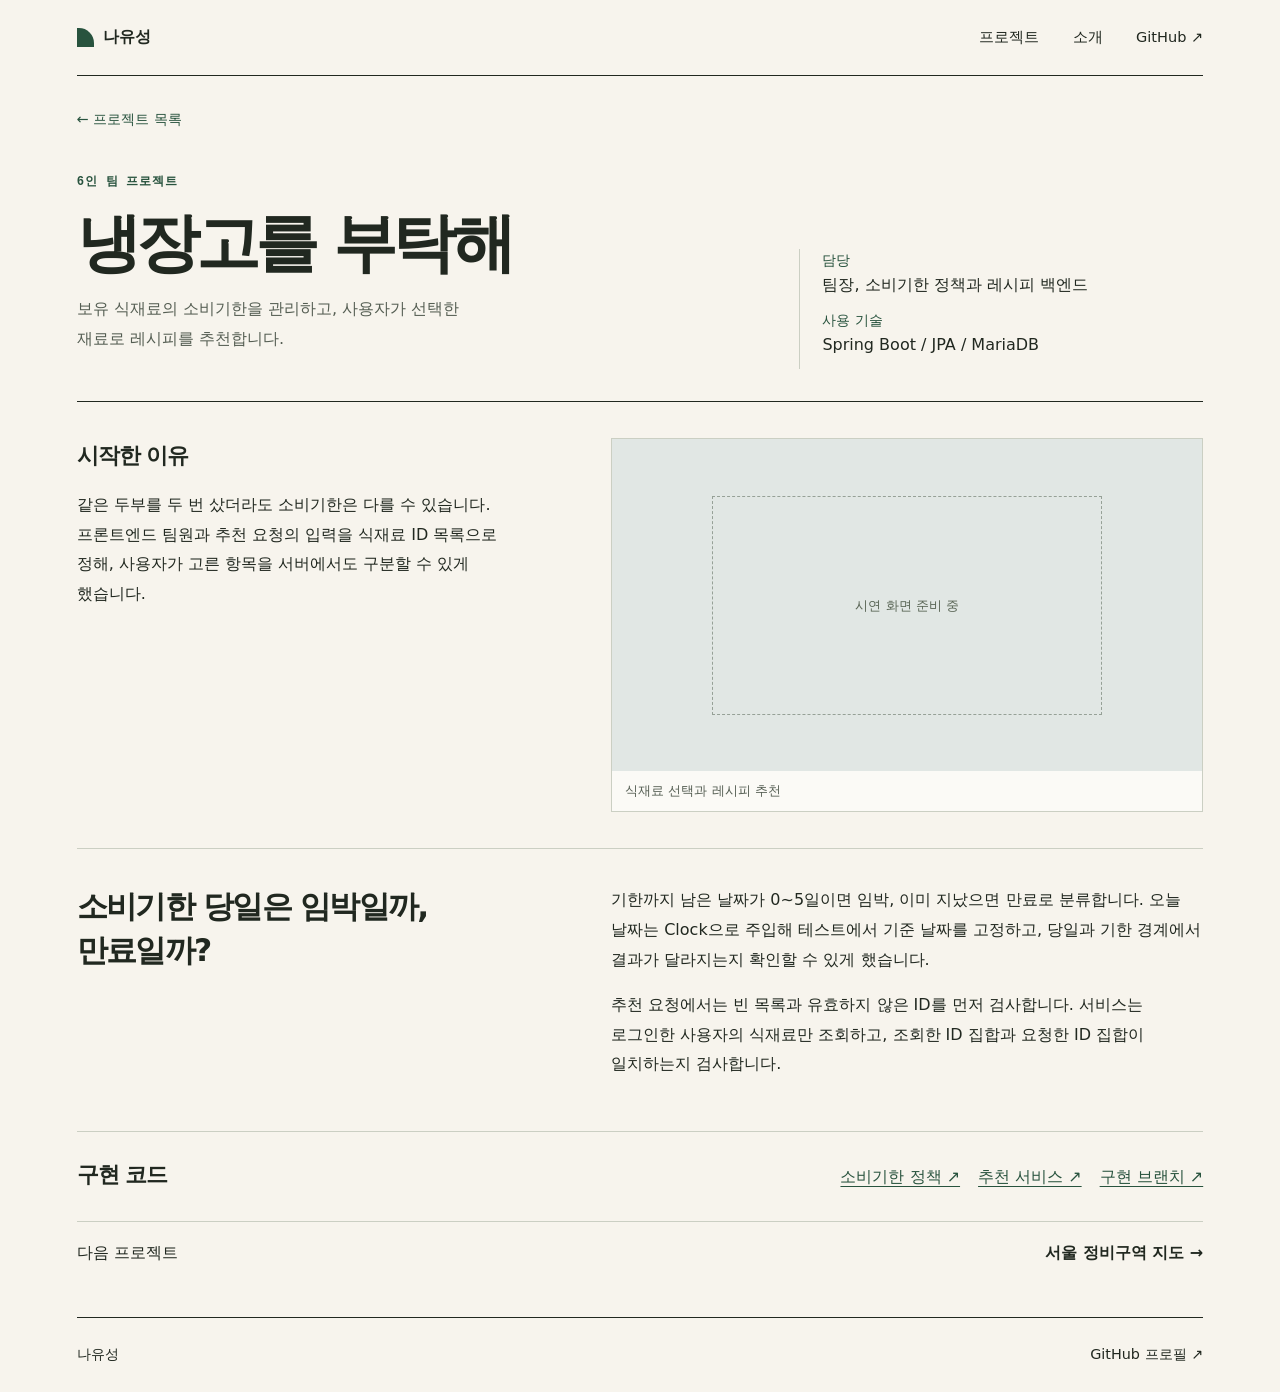
==== docs/fridge.html @ f0200e0c "portfolio: 프로젝트별 구현 기록과 시연 자료 자리 추가" ====
<!doctype html>
<html lang="ko"><head><meta charset="utf-8"><meta name="viewport" content="width=device-width, initial-scale=1"><meta name="theme-color" content="#f6f3eb">
<title>냉장고를 부탁해 | 나유성</title><meta name="description" content="나유성의 백엔드 프로젝트. 서울 정비구역 지도, PetCheck, 냉장고를 부탁해의 구현과 개발 기록.">
<link rel="stylesheet" href="portfolio.css"><script src="media.js" defer></script></head><body><a class="skip" href="#main">본문으로</a><div class="shell"><header class="nav"><a class="identity" href="index.html"><span class="symbol" aria-hidden="true"></span>나유성</a><nav aria-label="주 메뉴"><a href="index.html#projects">프로젝트</a><a href="index.html#about">소개</a><a href="https://github.com/yusung0520">GitHub ↗</a></nav></header><main id="main"><a class="back" href="index.html#projects">← 프로젝트 목록</a><section class="detail-head"><div><p class="kicker">6인 팀 프로젝트</p><h1>냉장고를 부탁해</h1><p class="sub">보유 식재료의 소비기한을 관리하고, 사용자가 선택한 재료로 레시피를 추천합니다.</p></div><dl><dt>담당</dt><dd>팀장, 소비기한 정책과 레시피 백엔드</dd><dt>사용 기술</dt><dd>Spring Boot / JPA / MariaDB</dd></dl></section>
<div class="case-grid"><section class="reason"><h2>시작한 이유</h2><p>같은 두부를 두 번 샀더라도 소비기한은 다를 수 있습니다. 프론트엔드 팀원과 추천 요청의 입력을 식재료 ID 목록으로 정해, 사용자가 고른 항목을 서버에서도 구분할 수 있게 했습니다.</p></section><figure class="media fridge" data-project="fridge"><div class="viewport"><span class="frame" aria-hidden="true"></span><span class="reserve">시연 화면 준비 중</span></div><figcaption>식재료 선택과 레시피 추천</figcaption></figure></div><section class="decision"><h2>소비기한 당일은 임박일까, 만료일까?</h2><div><p>기한까지 남은 날짜가 0~5일이면 임박, 이미 지났으면 만료로 분류합니다. 오늘 날짜는 Clock으로 주입해 테스트에서 기준 날짜를 고정하고, 당일과 기한 경계에서 결과가 달라지는지 확인할 수 있게 했습니다.</p><p>추천 요청에서는 빈 목록과 유효하지 않은 ID를 먼저 검사합니다. 서비스는 로그인한 사용자의 식재료만 조회하고, 조회한 ID 집합과 요청한 ID 집합이 일치하는지 검사합니다.</p></div></section><section class="sources"><h2>구현 코드</h2><div><a href="https://github.com/amInspireCamp6th-miniProject/server/blob/develop/src/main/java/com/example/server/ingredient/domain/ExpirationPolicy.java">소비기한 정책 ↗</a><a href="https://github.com/amInspireCamp6th-miniProject/server/blob/develop/src/main/java/com/example/server/recipe/service/RecipeRecommendationService.java">추천 서비스 ↗</a><a href="https://github.com/amInspireCamp6th-miniProject/server/tree/develop">구현 브랜치 ↗</a></div></section><a class="next" href="redevelopment.html">다음 프로젝트 <strong>서울 정비구역 지도 →</strong></a></main><footer><span>나유성</span><a href="https://github.com/yusung0520">GitHub 프로필 ↗</a></footer></div></body></html>
---- docs/portfolio.css ----
:root {
  --paper: #f7f4ed;
  --ink: #212820;
  --muted: #555e53;
  --rule: #cbcfc3;
  --accent: #28533e;
  --display: Georgia, "Times New Roman", serif;
}
* { box-sizing: border-box; }
html { scroll-behavior: smooth; }
body { margin: 0; background: var(--paper); color: var(--ink); font: 16px/1.65 system-ui, -apple-system, "Apple SD Gothic Neo", "Malgun Gothic", sans-serif; word-break: keep-all; overflow-wrap: break-word; }
a { color: inherit; text-decoration: none; }
a:focus-visible { outline: 3px solid #9d572d; outline-offset: 5px; }
.skip { position: absolute; left: 1rem; top: -6rem; padding: .5rem 1rem; background: white; z-index: 4; }
.skip:focus { top: 1rem; }
.shell { max-width: 1420px; margin: auto; padding: 0 clamp(20px,6vw,100px); }
.nav, footer, .section-title, .feature-link, .next { display: flex; align-items: center; justify-content: space-between; gap: 1rem; }
.nav { min-height: 76px; border-bottom: 1px solid var(--ink); }
.nav nav { display: flex; gap: clamp(14px,2.6vw,40px); font-size: .91rem; }
nav a:hover, footer a:hover, .back:hover, .next:hover { text-decoration: underline; text-underline-offset: .28em; }
.identity { display: inline-flex; align-items: center; gap: .6rem; font-weight: 750; }
.symbol { display: inline-block; width: 17px; height: 19px; background: var(--accent); border-radius: 0 15px 0 0; }
.hero { display: grid; grid-template-columns: 1fr .88fr; gap: clamp(28px,5vw,84px); align-items: center; padding: clamp(45px,6vw,100px) 0; }
.kicker, .meta small { font-family: ui-monospace, monospace; font-size: .76rem; letter-spacing: .06em; color: var(--accent); }
.kicker { margin: 0 0 16px; font-weight: 650; }
.serif { font: normal clamp(65px,8.3vw,122px)/.87 var(--display); letter-spacing: -.075em; margin: 0; }
.serif em { color: var(--accent); font-weight: 400; }
.lead { max-width: 33em; font-size: clamp(16px,1.45vw,20px); margin: 25px 0; }
.button { display: inline-flex; gap: 18px; background: var(--accent); color: white; padding: 9px 20px; border: 1px solid var(--accent); }
.button:hover { background: var(--ink); }
.feature { padding: 18px; border: 1px solid var(--rule); background: #fffdf7; }
.media { margin: 0; border: 1px solid var(--rule); background: #fbfaf6; min-width: 0; }
.feature .media { border: none; }
.viewport { aspect-ratio: 16/9; position: relative; display: grid; place-items: center; background: var(--slot,#e2e8da); width: 100%; }
.redevelopment { --slot: #e0e6d8; }
.petcheck { --slot: #f0e1d2; }
.fridge { --slot: #e1e7e4; }
.frame { position: absolute; inset: 17%; border: 1px dashed #96a197; }
.reserve { background: var(--slot); position: relative; color: #586454; padding: .3rem .7rem; font-size: .82rem; }
.viewport img, .viewport video { display: block; max-width: 100%; width: 100%; height: 100%; min-height: 0; object-fit: contain; }
figcaption { font-size: .84rem; padding: 9px 13px; color: var(--muted); }
.feature figcaption { padding-left: 0; }
.feature-link { border-top: 1px solid var(--rule); margin-top: 8px; padding-top: 13px; font-size: 1.1rem; font-weight: 700; }
.section-title { border-top: 2px solid var(--ink); padding: 20px 0; }
.section-title h2, .sources h2, .reason h2 { margin: 0; font-size: 1.35rem; letter-spacing: -.045em; }
.section-title span { font: italic 1.1rem var(--display); color: var(--accent); }
.row { display: grid; grid-template-columns: minmax(170px,1fr) 2.25fr auto; gap: min(4vw,60px); align-items: center; padding: 24px 0; border-top: 1px solid var(--rule); }
.row:hover { background: #eaf0e5; }
.row h3 { font-size: clamp(21px,2.4vw,34px); margin: 0; letter-spacing: -.06em; }
.row p { margin: 2px 0 0; color: var(--muted); }
.meta span, .meta small { display: block; }
.meta small { margin-top: .3rem; letter-spacing: 0; }
.open { font-size: 1.4rem; color: var(--accent); }
.about { margin: 48px 0; }
.bio { max-width: 65ch; margin-left: auto; padding-bottom: 15px; }
footer { border-top: 1px solid var(--ink); min-height: 75px; font-size: .9rem; }
.back { display: inline-block; margin: 32px 0 8px; color: var(--accent); font-size: .9rem; }
.detail-head { padding: 32px 0; display: grid; grid-template-columns: 1.65fr 1fr; gap: 5%; align-items: end; border-bottom: 1px solid var(--ink); }
.detail-head h1 { font-size: clamp(36px,5vw,76px); line-height: 1.1; letter-spacing: -.07em; margin: 5px 0 12px; }
.sub { max-width: 42ch; color: var(--muted); }
dl { margin: 0; border-left: 1px solid var(--rule); padding-left: 22px; }
dt { color: var(--accent); font-size: .85rem; }
dd { margin: 0 0 .7rem; }
.case-grid, .decision { display: grid; grid-template-columns: 1fr 1.3fr; gap: 7%; padding: 36px 0; align-items: start; }
.reason p, .decision p, .sub { line-height: 1.85; }
.decision, .sources, .next { border-top: 1px solid var(--rule); }
.decision h2 { font-size: clamp(23px,2.45vw,33px); margin: 0; letter-spacing: -.055em; line-height: 1.4; }
.decision p:first-child { margin-top: 0; }
.sources { display: flex; justify-content: space-between; align-items: baseline; flex-wrap: wrap; gap: 1rem; padding: 25px 0; }
.sources a { display: inline-block; text-decoration: underline; text-underline-offset: 4px; color: var(--accent); margin: 0 0 6px 18px; }
.next { padding: 18px 0; margin-bottom: 32px; }
@media (max-width: 720px) {
  .nav { min-height: 60px; }
  .hero, .detail-head, .case-grid, .decision { grid-template-columns: 1fr; gap: 24px; }
  .hero { padding: 38px 0; }
  .feature { padding: 12px; }
  .row { grid-template-columns: 1fr auto; gap: 4px 12px; padding: 18px 0; }
  .meta { grid-column: 1/-1; }
  .meta small { display: inline; margin-left: 9px; }
  .meta span { display: inline; }
  .about { margin: 32px 0; }
  .sources { display: block; }
  .sources a { margin: 10px 16px 0 0; }
  .detail-head { padding: 24px 0; }
  .case-grid, .decision { padding: 24px 0; }
  .next { align-items: baseline; }
}
@media (prefers-reduced-motion: reduce) { html { scroll-behavior: auto; } }
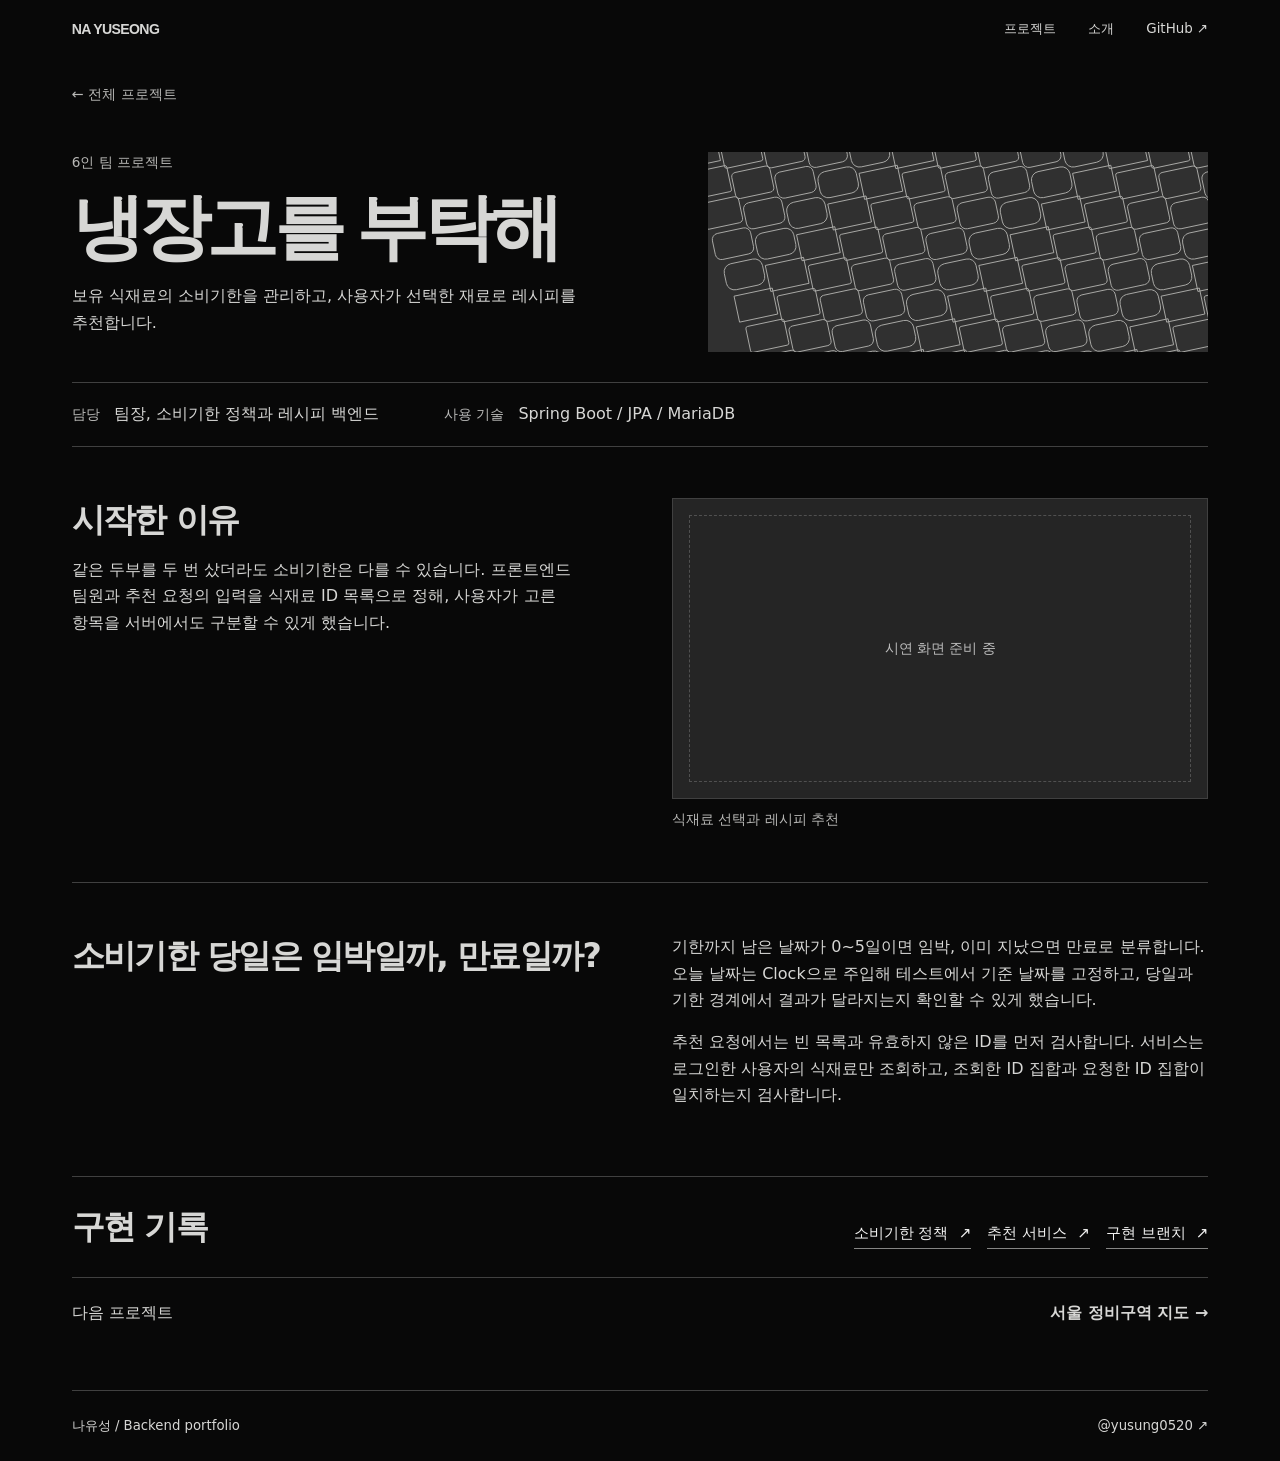
==== commit dc987fe1: "portfolio: 흑백 타이포그래피 표지와 프로젝트 사례로 개편" ====
--- a/docs/fridge.html
+++ b/docs/fridge.html
@@ -1,5 +1,2 @@
 <!doctype html>
-<html lang="ko"><head><meta charset="utf-8"><meta name="viewport" content="width=device-width, initial-scale=1"><meta name="theme-color" content="#f6f3eb">
-<title>냉장고를 부탁해 | 나유성</title><meta name="description" content="나유성의 백엔드 프로젝트. 서울 정비구역 지도, PetCheck, 냉장고를 부탁해의 구현과 개발 기록.">
-<link rel="stylesheet" href="portfolio.css"><script src="media.js" defer></script></head><body><a class="skip" href="#main">본문으로</a><div class="shell"><header class="nav"><a class="identity" href="index.html"><span class="symbol" aria-hidden="true"></span>나유성</a><nav aria-label="주 메뉴"><a href="index.html#projects">프로젝트</a><a href="index.html#about">소개</a><a href="https://github.com/yusung0520">GitHub ↗</a></nav></header><main id="main"><a class="back" href="index.html#projects">← 프로젝트 목록</a><section class="detail-head"><div><p class="kicker">6인 팀 프로젝트</p><h1>냉장고를 부탁해</h1><p class="sub">보유 식재료의 소비기한을 관리하고, 사용자가 선택한 재료로 레시피를 추천합니다.</p></div><dl><dt>담당</dt><dd>팀장, 소비기한 정책과 레시피 백엔드</dd><dt>사용 기술</dt><dd>Spring Boot / JPA / MariaDB</dd></dl></section>
-<div class="case-grid"><section class="reason"><h2>시작한 이유</h2><p>같은 두부를 두 번 샀더라도 소비기한은 다를 수 있습니다. 프론트엔드 팀원과 추천 요청의 입력을 식재료 ID 목록으로 정해, 사용자가 고른 항목을 서버에서도 구분할 수 있게 했습니다.</p></section><figure class="media fridge" data-project="fridge"><div class="viewport"><span class="frame" aria-hidden="true"></span><span class="reserve">시연 화면 준비 중</span></div><figcaption>식재료 선택과 레시피 추천</figcaption></figure></div><section class="decision"><h2>소비기한 당일은 임박일까, 만료일까?</h2><div><p>기한까지 남은 날짜가 0~5일이면 임박, 이미 지났으면 만료로 분류합니다. 오늘 날짜는 Clock으로 주입해 테스트에서 기준 날짜를 고정하고, 당일과 기한 경계에서 결과가 달라지는지 확인할 수 있게 했습니다.</p><p>추천 요청에서는 빈 목록과 유효하지 않은 ID를 먼저 검사합니다. 서비스는 로그인한 사용자의 식재료만 조회하고, 조회한 ID 집합과 요청한 ID 집합이 일치하는지 검사합니다.</p></div></section><section class="sources"><h2>구현 코드</h2><div><a href="https://github.com/amInspireCamp6th-miniProject/server/blob/develop/src/main/java/com/example/server/ingredient/domain/ExpirationPolicy.java">소비기한 정책 ↗</a><a href="https://github.com/amInspireCamp6th-miniProject/server/blob/develop/src/main/java/com/example/server/recipe/service/RecipeRecommendationService.java">추천 서비스 ↗</a><a href="https://github.com/amInspireCamp6th-miniProject/server/tree/develop">구현 브랜치 ↗</a></div></section><a class="next" href="redevelopment.html">다음 프로젝트 <strong>서울 정비구역 지도 →</strong></a></main><footer><span>나유성</span><a href="https://github.com/yusung0520">GitHub 프로필 ↗</a></footer></div></body></html>+<html lang="ko"><head><meta charset="utf-8"><meta name="viewport" content="width=device-width,initial-scale=1"><meta name="theme-color" content="#080808"><meta name="description" content="나유성의 백엔드 개발 포트폴리오. 서울 정비구역 지도, Sporty, PetCheck, 냉장고를 부탁해의 구현 기록."><title>냉장고를 부탁해 | 나유성</title><link rel="stylesheet" href="portfolio.css"><script src="media.js" defer></script></head><body><a class="skip" href="#main">본문으로</a><header class="top"><a class="brand" href="index.html">NA YUSEONG</a><nav aria-label="주 메뉴"><a href="index.html#work">프로젝트</a><a href="index.html#about">소개</a><a href="https://github.com/yusung0520">GitHub ↗</a></nav></header><main id="main"><article class="case"><a class="return" href="index.html#work">← 전체 프로젝트</a><header class="case-title"><div><p class="eyebrow">6인 팀 프로젝트</p><h1>냉장고를 부탁해</h1><p class="subtitle">보유 식재료의 소비기한을 관리하고, 사용자가 선택한 재료로 레시피를 추천합니다.</p></div><div class="poster"><img alt="" src="art/dates.svg" width="960" height="540"></div></header><dl class="facts"><div><dt>담당</dt><dd>팀장, 소비기한 정책과 레시피 백엔드</dd></div><div><dt>사용 기술</dt><dd>Spring Boot / JPA / MariaDB</dd></div></dl><section class="origin"><div><h2>시작한 이유</h2><p>같은 두부를 두 번 샀더라도 소비기한은 다를 수 있습니다. 프론트엔드 팀원과 추천 요청의 입력을 식재료 ID 목록으로 정해, 사용자가 고른 항목을 서버에서도 구분할 수 있게 했습니다.</p></div><figure class="media" data-project="fridge"><div class="viewport"><span class="corners" aria-hidden="true"></span><span class="reserve">시연 화면 준비 중</span></div><figcaption>식재료 선택과 레시피 추천</figcaption></figure></section><section class="reason"><h2>소비기한 당일은 임박일까, 만료일까?</h2><div><p>기한까지 남은 날짜가 0~5일이면 임박, 이미 지났으면 만료로 분류합니다. 오늘 날짜는 Clock으로 주입해 테스트에서 기준 날짜를 고정하고, 당일과 기한 경계에서 결과가 달라지는지 확인할 수 있게 했습니다.</p><p>추천 요청에서는 빈 목록과 유효하지 않은 ID를 먼저 검사합니다. 서비스는 로그인한 사용자의 식재료만 조회하고, 조회한 ID 집합과 요청한 ID 집합이 일치하는지 검사합니다.</p></div></section><section class="links"><h2>구현 기록</h2><div><a class="arrowlink" href="https://github.com/amInspireCamp6th-miniProject/server/blob/develop/src/main/java/com/example/server/ingredient/domain/ExpirationPolicy.java">소비기한 정책<span aria-hidden="true">↗</span></a><a class="arrowlink" href="https://github.com/amInspireCamp6th-miniProject/server/blob/develop/src/main/java/com/example/server/recipe/service/RecipeRecommendationService.java">추천 서비스<span aria-hidden="true">↗</span></a><a class="arrowlink" href="https://github.com/amInspireCamp6th-miniProject/server/tree/develop">구현 브랜치<span aria-hidden="true">↗</span></a></div></section><a class="next" href="redevelopment.html"><span>다음 프로젝트</span><strong>서울 정비구역 지도 →</strong></a></article></main><footer><a href="index.html">나유성 / Backend portfolio</a><a href="https://github.com/yusung0520">@yusung0520 ↗</a></footer></body></html>
--- a/docs/portfolio.css
+++ b/docs/portfolio.css
@@ -1,88 +1,89 @@
 :root {
-  --paper: #f7f4ed;
-  --ink: #212820;
-  --muted: #555e53;
-  --rule: #cbcfc3;
-  --accent: #28533e;
-  --display: Georgia, "Times New Roman", serif;
+  color-scheme: dark;
+  --paper: #080808;
+  --type: #d7d7d5;
+  --white: #f3f3f2;
+  --soft: #b8b8b6;
+  --line: #404040;
+  --display: "Arial Black", "Helvetica Neue", Arial, system-ui, sans-serif;
+  --margin: clamp(22px,5.6vw,110px);
 }
 * { box-sizing: border-box; }
 html { scroll-behavior: smooth; }
-body { margin: 0; background: var(--paper); color: var(--ink); font: 16px/1.65 system-ui, -apple-system, "Apple SD Gothic Neo", "Malgun Gothic", sans-serif; word-break: keep-all; overflow-wrap: break-word; }
+body { margin: 0; color: var(--type); background: var(--paper); font: 16px/1.65 system-ui,-apple-system,"Malgun Gothic",sans-serif; word-break: keep-all; overflow-wrap: break-word; }
 a { color: inherit; text-decoration: none; }
-a:focus-visible { outline: 3px solid #9d572d; outline-offset: 5px; }
-.skip { position: absolute; left: 1rem; top: -6rem; padding: .5rem 1rem; background: white; z-index: 4; }
+a:focus-visible { outline: 2px solid white; outline-offset: 5px; }
+.skip { position: absolute; left: 1rem; top: -10rem; background: white; color: black; z-index: 4; padding: 8px 14px; }
 .skip:focus { top: 1rem; }
-.shell { max-width: 1420px; margin: auto; padding: 0 clamp(20px,6vw,100px); }
-.nav, footer, .section-title, .feature-link, .next { display: flex; align-items: center; justify-content: space-between; gap: 1rem; }
-.nav { min-height: 76px; border-bottom: 1px solid var(--ink); }
-.nav nav { display: flex; gap: clamp(14px,2.6vw,40px); font-size: .91rem; }
-nav a:hover, footer a:hover, .back:hover, .next:hover { text-decoration: underline; text-underline-offset: .28em; }
-.identity { display: inline-flex; align-items: center; gap: .6rem; font-weight: 750; }
-.symbol { display: inline-block; width: 17px; height: 19px; background: var(--accent); border-radius: 0 15px 0 0; }
-.hero { display: grid; grid-template-columns: 1fr .88fr; gap: clamp(28px,5vw,84px); align-items: center; padding: clamp(45px,6vw,100px) 0; }
-.kicker, .meta small { font-family: ui-monospace, monospace; font-size: .76rem; letter-spacing: .06em; color: var(--accent); }
-.kicker { margin: 0 0 16px; font-weight: 650; }
-.serif { font: normal clamp(65px,8.3vw,122px)/.87 var(--display); letter-spacing: -.075em; margin: 0; }
-.serif em { color: var(--accent); font-weight: 400; }
-.lead { max-width: 33em; font-size: clamp(16px,1.45vw,20px); margin: 25px 0; }
-.button { display: inline-flex; gap: 18px; background: var(--accent); color: white; padding: 9px 20px; border: 1px solid var(--accent); }
-.button:hover { background: var(--ink); }
-.feature { padding: 18px; border: 1px solid var(--rule); background: #fffdf7; }
-.media { margin: 0; border: 1px solid var(--rule); background: #fbfaf6; min-width: 0; }
-.feature .media { border: none; }
-.viewport { aspect-ratio: 16/9; position: relative; display: grid; place-items: center; background: var(--slot,#e2e8da); width: 100%; }
-.redevelopment { --slot: #e0e6d8; }
-.petcheck { --slot: #f0e1d2; }
-.fridge { --slot: #e1e7e4; }
-.frame { position: absolute; inset: 17%; border: 1px dashed #96a197; }
-.reserve { background: var(--slot); position: relative; color: #586454; padding: .3rem .7rem; font-size: .82rem; }
-.viewport img, .viewport video { display: block; max-width: 100%; width: 100%; height: 100%; min-height: 0; object-fit: contain; }
-figcaption { font-size: .84rem; padding: 9px 13px; color: var(--muted); }
-.feature figcaption { padding-left: 0; }
-.feature-link { border-top: 1px solid var(--rule); margin-top: 8px; padding-top: 13px; font-size: 1.1rem; font-weight: 700; }
-.section-title { border-top: 2px solid var(--ink); padding: 20px 0; }
-.section-title h2, .sources h2, .reason h2 { margin: 0; font-size: 1.35rem; letter-spacing: -.045em; }
-.section-title span { font: italic 1.1rem var(--display); color: var(--accent); }
-.row { display: grid; grid-template-columns: minmax(170px,1fr) 2.25fr auto; gap: min(4vw,60px); align-items: center; padding: 24px 0; border-top: 1px solid var(--rule); }
-.row:hover { background: #eaf0e5; }
-.row h3 { font-size: clamp(21px,2.4vw,34px); margin: 0; letter-spacing: -.06em; }
-.row p { margin: 2px 0 0; color: var(--muted); }
-.meta span, .meta small { display: block; }
-.meta small { margin-top: .3rem; letter-spacing: 0; }
-.open { font-size: 1.4rem; color: var(--accent); }
-.about { margin: 48px 0; }
-.bio { max-width: 65ch; margin-left: auto; padding-bottom: 15px; }
-footer { border-top: 1px solid var(--ink); min-height: 75px; font-size: .9rem; }
-.back { display: inline-block; margin: 32px 0 8px; color: var(--accent); font-size: .9rem; }
-.detail-head { padding: 32px 0; display: grid; grid-template-columns: 1.65fr 1fr; gap: 5%; align-items: end; border-bottom: 1px solid var(--ink); }
-.detail-head h1 { font-size: clamp(36px,5vw,76px); line-height: 1.1; letter-spacing: -.07em; margin: 5px 0 12px; }
-.sub { max-width: 42ch; color: var(--muted); }
-dl { margin: 0; border-left: 1px solid var(--rule); padding-left: 22px; }
-dt { color: var(--accent); font-size: .85rem; }
-dd { margin: 0 0 .7rem; }
-.case-grid, .decision { display: grid; grid-template-columns: 1fr 1.3fr; gap: 7%; padding: 36px 0; align-items: start; }
-.reason p, .decision p, .sub { line-height: 1.85; }
-.decision, .sources, .next { border-top: 1px solid var(--rule); }
-.decision h2 { font-size: clamp(23px,2.45vw,33px); margin: 0; letter-spacing: -.055em; line-height: 1.4; }
-.decision p:first-child { margin-top: 0; }
-.sources { display: flex; justify-content: space-between; align-items: baseline; flex-wrap: wrap; gap: 1rem; padding: 25px 0; }
-.sources a { display: inline-block; text-decoration: underline; text-underline-offset: 4px; color: var(--accent); margin: 0 0 6px 18px; }
-.next { padding: 18px 0; margin-bottom: 32px; }
-@media (max-width: 720px) {
-  .nav { min-height: 60px; }
-  .hero, .detail-head, .case-grid, .decision { grid-template-columns: 1fr; gap: 24px; }
-  .hero { padding: 38px 0; }
-  .feature { padding: 12px; }
-  .row { grid-template-columns: 1fr auto; gap: 4px 12px; padding: 18px 0; }
-  .meta { grid-column: 1/-1; }
-  .meta small { display: inline; margin-left: 9px; }
-  .meta span { display: inline; }
-  .about { margin: 32px 0; }
-  .sources { display: block; }
-  .sources a { margin: 10px 16px 0 0; }
-  .detail-head { padding: 24px 0; }
-  .case-grid, .decision { padding: 24px 0; }
-  .next { align-items: baseline; }
+.top, footer { margin: 0 var(--margin); padding: 18px 0; display: flex; align-items: center; justify-content: space-between; gap: 15px; }
+.brand { font: 900 .88rem var(--display); letter-spacing: -.045em; }
+.top nav { display: flex; gap: clamp(12px,2.5vw,36px); font-size: .84rem; }
+nav a:hover, footer a:hover, .return:hover, .next:hover { text-decoration: underline; text-underline-offset: .35em; }
+footer { border-top: 1px solid var(--line); font-size: .83rem; padding-block: 24px; }
+.cover { border-bottom: 1px solid var(--line); padding-bottom: clamp(38px,5vw,82px); }
+.mast { position: relative; }
+.huge { font-family: var(--display); font-weight: 1000; font-size: clamp(105px,19.6vw,345px); line-height: .77; letter-spacing: -.088em; margin: .09em 0 .08em; }
+.huge span { display: block; }
+.folio-note { position: absolute; top: 12%; right: var(--margin); text-align: right; display: grid; font-size: .85rem; line-height: 1.4; color: var(--soft); }
+.folio-note strong { color: var(--white); }
+.cover-foot { display: flex; align-items: flex-end; gap: 20px; justify-content: space-between; margin: clamp(36px,4vw,64px) var(--margin) 0; }
+.cover-foot p { font-size: clamp(.96rem,1.3vw,1.24rem); margin: 0; }
+.jump, .arrowlink { color: var(--white); padding-bottom: 2px; border-bottom: 1px solid #858584; }
+.jump { font-size: .95rem; white-space: nowrap; }
+.section, .case { padding: clamp(38px,5vw,85px) var(--margin); }
+.section-heading, .about, .reason, .origin { display: grid; grid-template-columns: 1fr 1fr; gap: clamp(24px,5vw,90px); }
+.section-heading { align-items: end; margin-bottom: 38px; }
+.display, .case h1 { font: 950 clamp(3.3rem,7vw,7.5rem)/.84 var(--display); letter-spacing: -.069em; margin: 0; }
+.display { text-transform: uppercase; }
+.section-heading p { color: var(--soft); margin: 0; }
+.works { display: grid; grid-template-columns: 1fr 1fr; gap: 45px clamp(20px,4vw,64px); align-items: start; }
+.tile:nth-child(even) { margin-top: 66px; }
+.poster { overflow: hidden; background: #262626; aspect-ratio: 16/8; }
+.poster img { display: block; width: 100%; height: 100%; object-fit: cover; }
+.tile .poster img { transition: transform .22s; }
+.tile:hover .poster img { transform: scale(1.025); }
+.tile-meta { display: flex; justify-content: space-between; align-items: center; font-size: .85rem; color: var(--soft); padding-top: 10px; }
+.tile-meta span:last-child { color: var(--white); font-size: 1.4rem; }
+.tile h3 { font-size: clamp(23px,2.4vw,39px); line-height: 1.2; margin: 4px 0 8px; letter-spacing: -.055em; }
+.tile p { color: var(--soft); margin: 0; max-width: 41ch; }
+.about { border-top: 1px solid var(--line); }
+.about p { color: var(--soft); }
+.about .personal { font-size: clamp(22px,2vw,32px); line-height: 1.4; color: var(--white); margin-top: 0; }
+.return { display: inline-block; font-size: .9rem; color: var(--soft); }
+.case { padding-top: 23px; }
+.case-title { margin-top: 30px; display: grid; grid-template-columns: 1.16fr 1fr; align-items: end; gap: 5%; }
+.case-title .poster { aspect-ratio: 2.5; }
+.case h1 { font-size: clamp(42px,5.6vw,93px); line-height: 1.12; letter-spacing: -.065em; }
+.eyebrow, dt { font-size: .85rem; color: var(--soft); }
+.subtitle { max-width: 38em; }
+.facts { display: flex; flex-wrap: wrap; gap: 16px 65px; padding-block: 18px; margin: 30px 0 0; border-block: 1px solid var(--line); }
+.facts dt, .facts dd { display: inline; }
+.facts dd { margin-left: 14px; }
+.case h2 { margin: 0; font-size: clamp(24px,2.6vw,38px); letter-spacing: -.05em; line-height: 1.3; }
+.origin, .reason { padding-block: clamp(28px,4vw,65px); border-bottom: 1px solid var(--line); }
+.reason p:first-child { margin-top: 0; }
+.media { margin: 0; }
+.viewport { position: relative; background: #252525; border: 1px solid var(--line); display: grid; place-items: center; aspect-ratio: 16/9; }
+.reserve { color: #bdbdbd; font-size: .85rem; }
+.corners { position: absolute; inset: 16px; border: 1px dashed #505050; }
+.viewport video, .viewport img { width: 100%; height: 100%; object-fit: contain; min-height: 0; }
+figcaption { color: var(--soft); font-size: .85rem; padding-top: 9px; }
+.links, .next { display: flex; justify-content: space-between; align-items: baseline; flex-wrap: wrap; gap: 16px; }
+.links { padding: 28px 0; border-bottom: 1px solid var(--line); }
+.links div { display: flex; flex-wrap: wrap; gap: 16px; }
+.arrowlink { font-size: .95rem; display: inline-flex; gap: 10px; }
+.next { margin-top: 22px; }
+@media (max-width: 700px) {
+  .huge { font-size: clamp(100px,27vw,184px); }
+  .folio-note { position: static; margin: 22px var(--margin) 0; display: flex; flex-wrap: wrap; justify-content: flex-start; gap: 3px 12px; font-size: .78rem; text-align: left; }
+  .cover-foot, .section-heading, .about, .origin, .reason, .case-title { display: grid; grid-template-columns: 1fr; gap: 18px; }
+  .cover-foot br { display: none; }
+  .jump { justify-self: start; }
+  .works { grid-template-columns: 1fr; gap: 30px; }
+  .tile:nth-child(even) { margin: 0; }
+  .section-heading { margin-bottom: 24px; }
+  .facts { display: grid; gap: 4px; }
+  .about .display br { display: none; }
+  .top nav { font-size: .8rem; }
 }
-@media (prefers-reduced-motion: reduce) { html { scroll-behavior: auto; } }
+@media (prefers-reduced-motion: reduce) { html { scroll-behavior: auto; } .tile .poster img { transition: none; } }
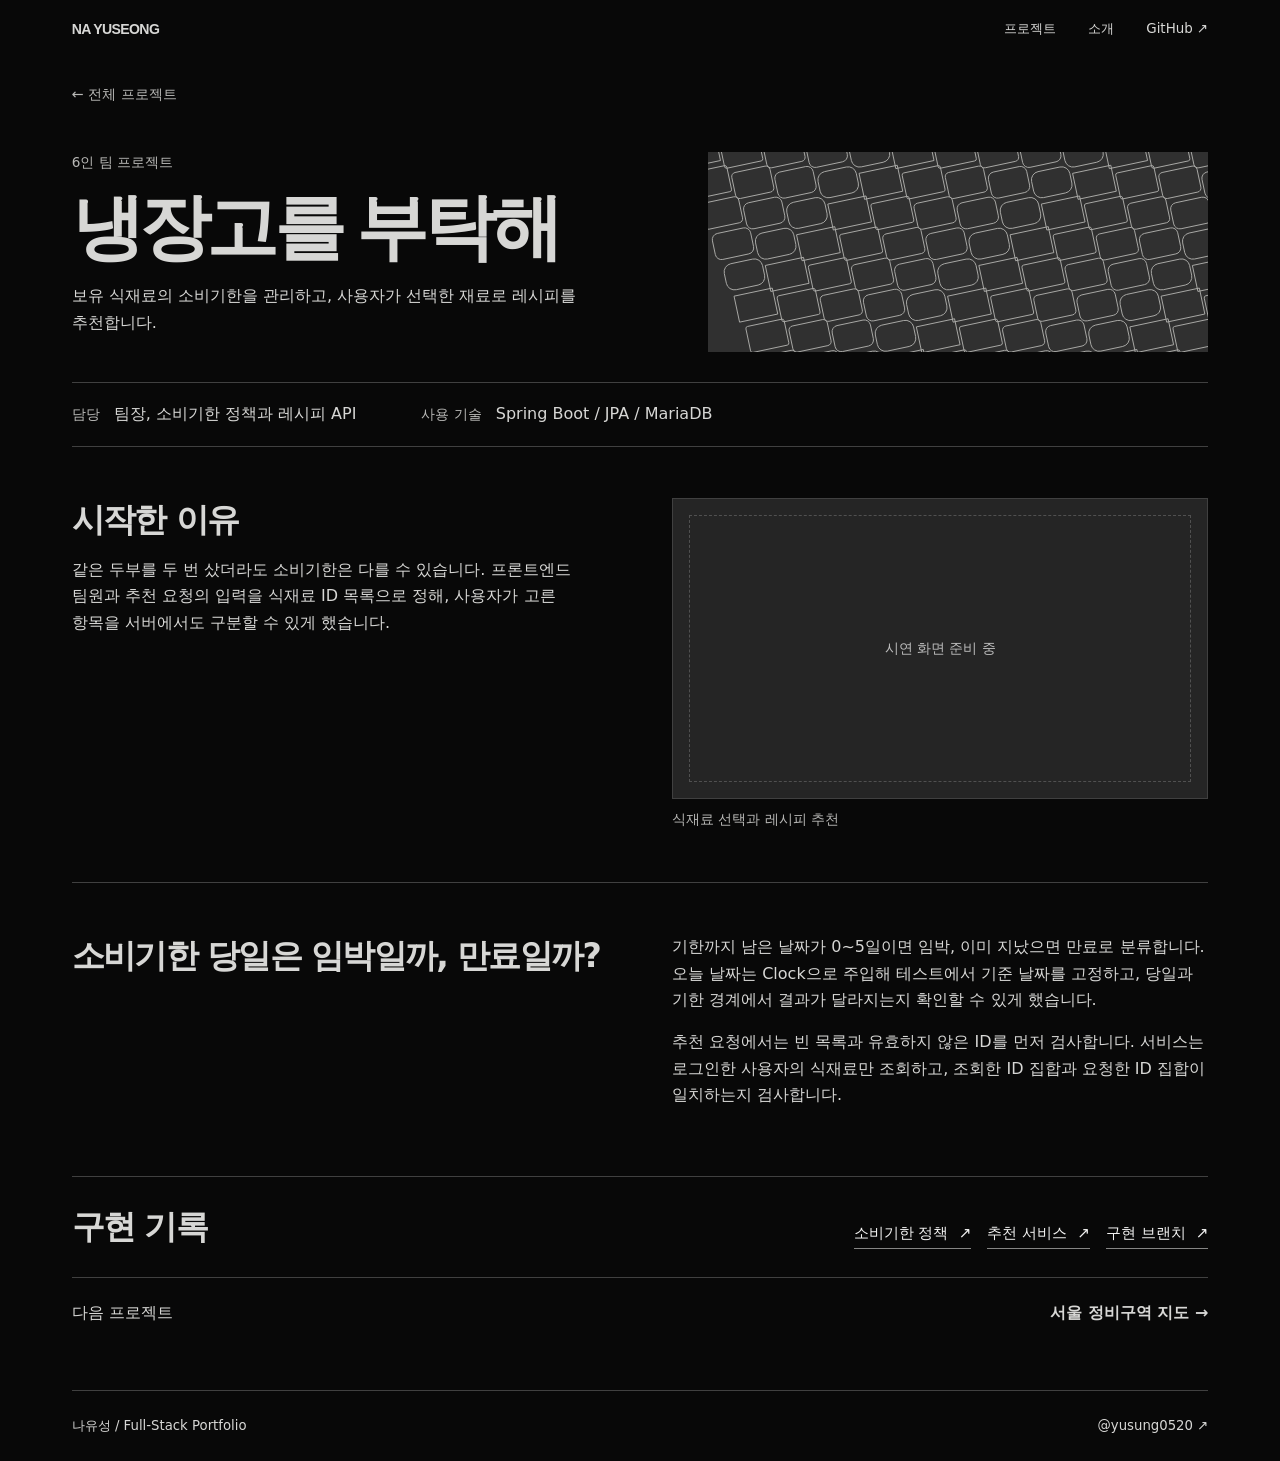
==== commit 6dd36af8: "portfolio: 풀스택 개발자 소개와 React 화면 구현 사례 반영" ====
--- a/docs/fridge.html
+++ b/docs/fridge.html
@@ -1,2 +1,2 @@
 <!doctype html>
-<html lang="ko"><head><meta charset="utf-8"><meta name="viewport" content="width=device-width,initial-scale=1"><meta name="theme-color" content="#080808"><meta name="description" content="나유성의 백엔드 개발 포트폴리오. 서울 정비구역 지도, Sporty, PetCheck, 냉장고를 부탁해의 구현 기록."><title>냉장고를 부탁해 | 나유성</title><link rel="stylesheet" href="portfolio.css"><script src="media.js" defer></script></head><body><a class="skip" href="#main">본문으로</a><header class="top"><a class="brand" href="index.html">NA YUSEONG</a><nav aria-label="주 메뉴"><a href="index.html#work">프로젝트</a><a href="index.html#about">소개</a><a href="https://github.com/yusung0520">GitHub ↗</a></nav></header><main id="main"><article class="case"><a class="return" href="index.html#work">← 전체 프로젝트</a><header class="case-title"><div><p class="eyebrow">6인 팀 프로젝트</p><h1>냉장고를 부탁해</h1><p class="subtitle">보유 식재료의 소비기한을 관리하고, 사용자가 선택한 재료로 레시피를 추천합니다.</p></div><div class="poster"><img alt="" src="art/dates.svg" width="960" height="540"></div></header><dl class="facts"><div><dt>담당</dt><dd>팀장, 소비기한 정책과 레시피 백엔드</dd></div><div><dt>사용 기술</dt><dd>Spring Boot / JPA / MariaDB</dd></div></dl><section class="origin"><div><h2>시작한 이유</h2><p>같은 두부를 두 번 샀더라도 소비기한은 다를 수 있습니다. 프론트엔드 팀원과 추천 요청의 입력을 식재료 ID 목록으로 정해, 사용자가 고른 항목을 서버에서도 구분할 수 있게 했습니다.</p></div><figure class="media" data-project="fridge"><div class="viewport"><span class="corners" aria-hidden="true"></span><span class="reserve">시연 화면 준비 중</span></div><figcaption>식재료 선택과 레시피 추천</figcaption></figure></section><section class="reason"><h2>소비기한 당일은 임박일까, 만료일까?</h2><div><p>기한까지 남은 날짜가 0~5일이면 임박, 이미 지났으면 만료로 분류합니다. 오늘 날짜는 Clock으로 주입해 테스트에서 기준 날짜를 고정하고, 당일과 기한 경계에서 결과가 달라지는지 확인할 수 있게 했습니다.</p><p>추천 요청에서는 빈 목록과 유효하지 않은 ID를 먼저 검사합니다. 서비스는 로그인한 사용자의 식재료만 조회하고, 조회한 ID 집합과 요청한 ID 집합이 일치하는지 검사합니다.</p></div></section><section class="links"><h2>구현 기록</h2><div><a class="arrowlink" href="https://github.com/amInspireCamp6th-miniProject/server/blob/develop/src/main/java/com/example/server/ingredient/domain/ExpirationPolicy.java">소비기한 정책<span aria-hidden="true">↗</span></a><a class="arrowlink" href="https://github.com/amInspireCamp6th-miniProject/server/blob/develop/src/main/java/com/example/server/recipe/service/RecipeRecommendationService.java">추천 서비스<span aria-hidden="true">↗</span></a><a class="arrowlink" href="https://github.com/amInspireCamp6th-miniProject/server/tree/develop">구현 브랜치<span aria-hidden="true">↗</span></a></div></section><a class="next" href="redevelopment.html"><span>다음 프로젝트</span><strong>서울 정비구역 지도 →</strong></a></article></main><footer><a href="index.html">나유성 / Backend portfolio</a><a href="https://github.com/yusung0520">@yusung0520 ↗</a></footer></body></html>+<html lang="ko"><head><meta charset="utf-8"><meta name="viewport" content="width=device-width,initial-scale=1"><meta name="theme-color" content="#080808"><meta name="description" content="나유성의 풀스택 개발 포트폴리오. React 지도와 Spring Boot API, MySQL 데이터가 화면에서 어떻게 연결되는지 소개합니다."><title>냉장고를 부탁해 | 나유성</title><link rel="stylesheet" href="portfolio.css"><script src="media.js" defer></script></head><body><a class="skip" href="#main">본문으로</a><header class="top"><a class="brand" href="index.html">NA YUSEONG</a><nav aria-label="주 메뉴"><a href="index.html#work">프로젝트</a><a href="index.html#about">소개</a><a href="https://github.com/yusung0520">GitHub ↗</a></nav></header><main id="main"><article class="case"><a class="return" href="index.html#work">← 전체 프로젝트</a><header class="case-title"><div><p class="eyebrow">6인 팀 프로젝트</p><h1>냉장고를 부탁해</h1><p class="subtitle">보유 식재료의 소비기한을 관리하고, 사용자가 선택한 재료로 레시피를 추천합니다.</p></div><div class="poster"><img alt="" src="art/dates.svg" width="960" height="540"></div></header><dl class="facts"><div><dt>담당</dt><dd>팀장, 소비기한 정책과 레시피 API</dd></div><div><dt>사용 기술</dt><dd>Spring Boot / JPA / MariaDB</dd></div></dl><section class="origin"><div><h2>시작한 이유</h2><p>같은 두부를 두 번 샀더라도 소비기한은 다를 수 있습니다. 프론트엔드 팀원과 추천 요청의 입력을 식재료 ID 목록으로 정해, 사용자가 고른 항목을 서버에서도 구분할 수 있게 했습니다.</p></div><figure class="media" data-project="fridge"><div class="viewport"><span class="corners" aria-hidden="true"></span><span class="reserve">시연 화면 준비 중</span></div><figcaption>식재료 선택과 레시피 추천</figcaption></figure></section><section class="reason"><h2>소비기한 당일은 임박일까, 만료일까?</h2><div><p>기한까지 남은 날짜가 0~5일이면 임박, 이미 지났으면 만료로 분류합니다. 오늘 날짜는 Clock으로 주입해 테스트에서 기준 날짜를 고정하고, 당일과 기한 경계에서 결과가 달라지는지 확인할 수 있게 했습니다.</p><p>추천 요청에서는 빈 목록과 유효하지 않은 ID를 먼저 검사합니다. 서비스는 로그인한 사용자의 식재료만 조회하고, 조회한 ID 집합과 요청한 ID 집합이 일치하는지 검사합니다.</p></div></section><section class="links"><h2>구현 기록</h2><div><a class="arrowlink" href="https://github.com/amInspireCamp6th-miniProject/server/blob/develop/src/main/java/com/example/server/ingredient/domain/ExpirationPolicy.java">소비기한 정책<span aria-hidden="true">↗</span></a><a class="arrowlink" href="https://github.com/amInspireCamp6th-miniProject/server/blob/develop/src/main/java/com/example/server/recipe/service/RecipeRecommendationService.java">추천 서비스<span aria-hidden="true">↗</span></a><a class="arrowlink" href="https://github.com/amInspireCamp6th-miniProject/server/tree/develop">구현 브랜치<span aria-hidden="true">↗</span></a></div></section><a class="next" href="redevelopment.html"><span>다음 프로젝트</span><strong>서울 정비구역 지도 →</strong></a></article></main><footer><a href="index.html">나유성 / Full-Stack Portfolio</a><a href="https://github.com/yusung0520">@yusung0520 ↗</a></footer></body></html>
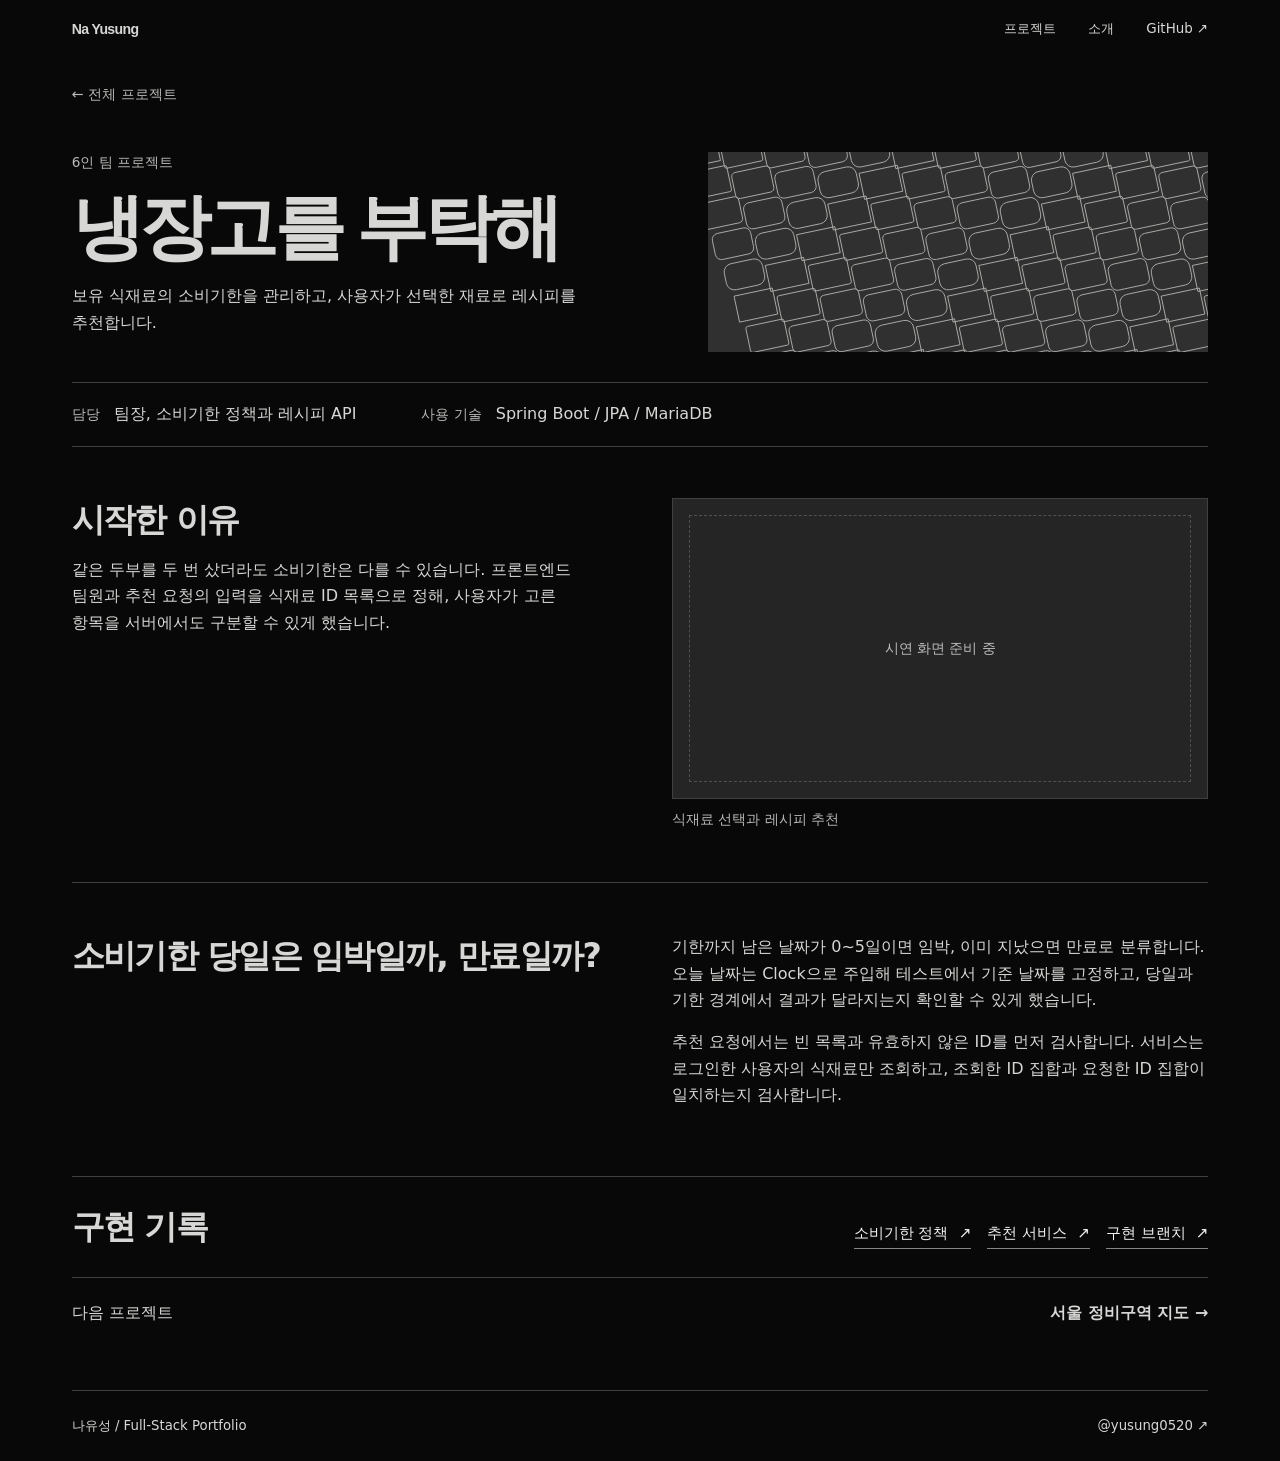
==== commit 34ed2916: "portfolio: 영문 이름을 Na Yusung으로 정정" ====
--- a/docs/fridge.html
+++ b/docs/fridge.html
@@ -1,2 +1,2 @@
 <!doctype html>
-<html lang="ko"><head><meta charset="utf-8"><meta name="viewport" content="width=device-width,initial-scale=1"><meta name="theme-color" content="#080808"><meta name="description" content="나유성의 풀스택 개발 포트폴리오. React 지도와 Spring Boot API, MySQL 데이터가 화면에서 어떻게 연결되는지 소개합니다."><title>냉장고를 부탁해 | 나유성</title><link rel="stylesheet" href="portfolio.css"><script src="media.js" defer></script></head><body><a class="skip" href="#main">본문으로</a><header class="top"><a class="brand" href="index.html">NA YUSEONG</a><nav aria-label="주 메뉴"><a href="index.html#work">프로젝트</a><a href="index.html#about">소개</a><a href="https://github.com/yusung0520">GitHub ↗</a></nav></header><main id="main"><article class="case"><a class="return" href="index.html#work">← 전체 프로젝트</a><header class="case-title"><div><p class="eyebrow">6인 팀 프로젝트</p><h1>냉장고를 부탁해</h1><p class="subtitle">보유 식재료의 소비기한을 관리하고, 사용자가 선택한 재료로 레시피를 추천합니다.</p></div><div class="poster"><img alt="" src="art/dates.svg" width="960" height="540"></div></header><dl class="facts"><div><dt>담당</dt><dd>팀장, 소비기한 정책과 레시피 API</dd></div><div><dt>사용 기술</dt><dd>Spring Boot / JPA / MariaDB</dd></div></dl><section class="origin"><div><h2>시작한 이유</h2><p>같은 두부를 두 번 샀더라도 소비기한은 다를 수 있습니다. 프론트엔드 팀원과 추천 요청의 입력을 식재료 ID 목록으로 정해, 사용자가 고른 항목을 서버에서도 구분할 수 있게 했습니다.</p></div><figure class="media" data-project="fridge"><div class="viewport"><span class="corners" aria-hidden="true"></span><span class="reserve">시연 화면 준비 중</span></div><figcaption>식재료 선택과 레시피 추천</figcaption></figure></section><section class="reason"><h2>소비기한 당일은 임박일까, 만료일까?</h2><div><p>기한까지 남은 날짜가 0~5일이면 임박, 이미 지났으면 만료로 분류합니다. 오늘 날짜는 Clock으로 주입해 테스트에서 기준 날짜를 고정하고, 당일과 기한 경계에서 결과가 달라지는지 확인할 수 있게 했습니다.</p><p>추천 요청에서는 빈 목록과 유효하지 않은 ID를 먼저 검사합니다. 서비스는 로그인한 사용자의 식재료만 조회하고, 조회한 ID 집합과 요청한 ID 집합이 일치하는지 검사합니다.</p></div></section><section class="links"><h2>구현 기록</h2><div><a class="arrowlink" href="https://github.com/amInspireCamp6th-miniProject/server/blob/develop/src/main/java/com/example/server/ingredient/domain/ExpirationPolicy.java">소비기한 정책<span aria-hidden="true">↗</span></a><a class="arrowlink" href="https://github.com/amInspireCamp6th-miniProject/server/blob/develop/src/main/java/com/example/server/recipe/service/RecipeRecommendationService.java">추천 서비스<span aria-hidden="true">↗</span></a><a class="arrowlink" href="https://github.com/amInspireCamp6th-miniProject/server/tree/develop">구현 브랜치<span aria-hidden="true">↗</span></a></div></section><a class="next" href="redevelopment.html"><span>다음 프로젝트</span><strong>서울 정비구역 지도 →</strong></a></article></main><footer><a href="index.html">나유성 / Full-Stack Portfolio</a><a href="https://github.com/yusung0520">@yusung0520 ↗</a></footer></body></html>+<html lang="ko"><head><meta charset="utf-8"><meta name="viewport" content="width=device-width,initial-scale=1"><meta name="theme-color" content="#080808"><meta name="description" content="나유성의 풀스택 개발 포트폴리오. React 지도와 Spring Boot API, MySQL 데이터가 화면에서 어떻게 연결되는지 소개합니다."><title>냉장고를 부탁해 | 나유성</title><link rel="stylesheet" href="portfolio.css"><script src="media.js" defer></script></head><body><a class="skip" href="#main">본문으로</a><header class="top"><a class="brand" href="index.html">Na Yusung</a><nav aria-label="주 메뉴"><a href="index.html#work">프로젝트</a><a href="index.html#about">소개</a><a href="https://github.com/yusung0520">GitHub ↗</a></nav></header><main id="main"><article class="case"><a class="return" href="index.html#work">← 전체 프로젝트</a><header class="case-title"><div><p class="eyebrow">6인 팀 프로젝트</p><h1>냉장고를 부탁해</h1><p class="subtitle">보유 식재료의 소비기한을 관리하고, 사용자가 선택한 재료로 레시피를 추천합니다.</p></div><div class="poster"><img alt="" src="art/dates.svg" width="960" height="540"></div></header><dl class="facts"><div><dt>담당</dt><dd>팀장, 소비기한 정책과 레시피 API</dd></div><div><dt>사용 기술</dt><dd>Spring Boot / JPA / MariaDB</dd></div></dl><section class="origin"><div><h2>시작한 이유</h2><p>같은 두부를 두 번 샀더라도 소비기한은 다를 수 있습니다. 프론트엔드 팀원과 추천 요청의 입력을 식재료 ID 목록으로 정해, 사용자가 고른 항목을 서버에서도 구분할 수 있게 했습니다.</p></div><figure class="media" data-project="fridge"><div class="viewport"><span class="corners" aria-hidden="true"></span><span class="reserve">시연 화면 준비 중</span></div><figcaption>식재료 선택과 레시피 추천</figcaption></figure></section><section class="reason"><h2>소비기한 당일은 임박일까, 만료일까?</h2><div><p>기한까지 남은 날짜가 0~5일이면 임박, 이미 지났으면 만료로 분류합니다. 오늘 날짜는 Clock으로 주입해 테스트에서 기준 날짜를 고정하고, 당일과 기한 경계에서 결과가 달라지는지 확인할 수 있게 했습니다.</p><p>추천 요청에서는 빈 목록과 유효하지 않은 ID를 먼저 검사합니다. 서비스는 로그인한 사용자의 식재료만 조회하고, 조회한 ID 집합과 요청한 ID 집합이 일치하는지 검사합니다.</p></div></section><section class="links"><h2>구현 기록</h2><div><a class="arrowlink" href="https://github.com/amInspireCamp6th-miniProject/server/blob/develop/src/main/java/com/example/server/ingredient/domain/ExpirationPolicy.java">소비기한 정책<span aria-hidden="true">↗</span></a><a class="arrowlink" href="https://github.com/amInspireCamp6th-miniProject/server/blob/develop/src/main/java/com/example/server/recipe/service/RecipeRecommendationService.java">추천 서비스<span aria-hidden="true">↗</span></a><a class="arrowlink" href="https://github.com/amInspireCamp6th-miniProject/server/tree/develop">구현 브랜치<span aria-hidden="true">↗</span></a></div></section><a class="next" href="redevelopment.html"><span>다음 프로젝트</span><strong>서울 정비구역 지도 →</strong></a></article></main><footer><a href="index.html">나유성 / Full-Stack Portfolio</a><a href="https://github.com/yusung0520">@yusung0520 ↗</a></footer></body></html>
